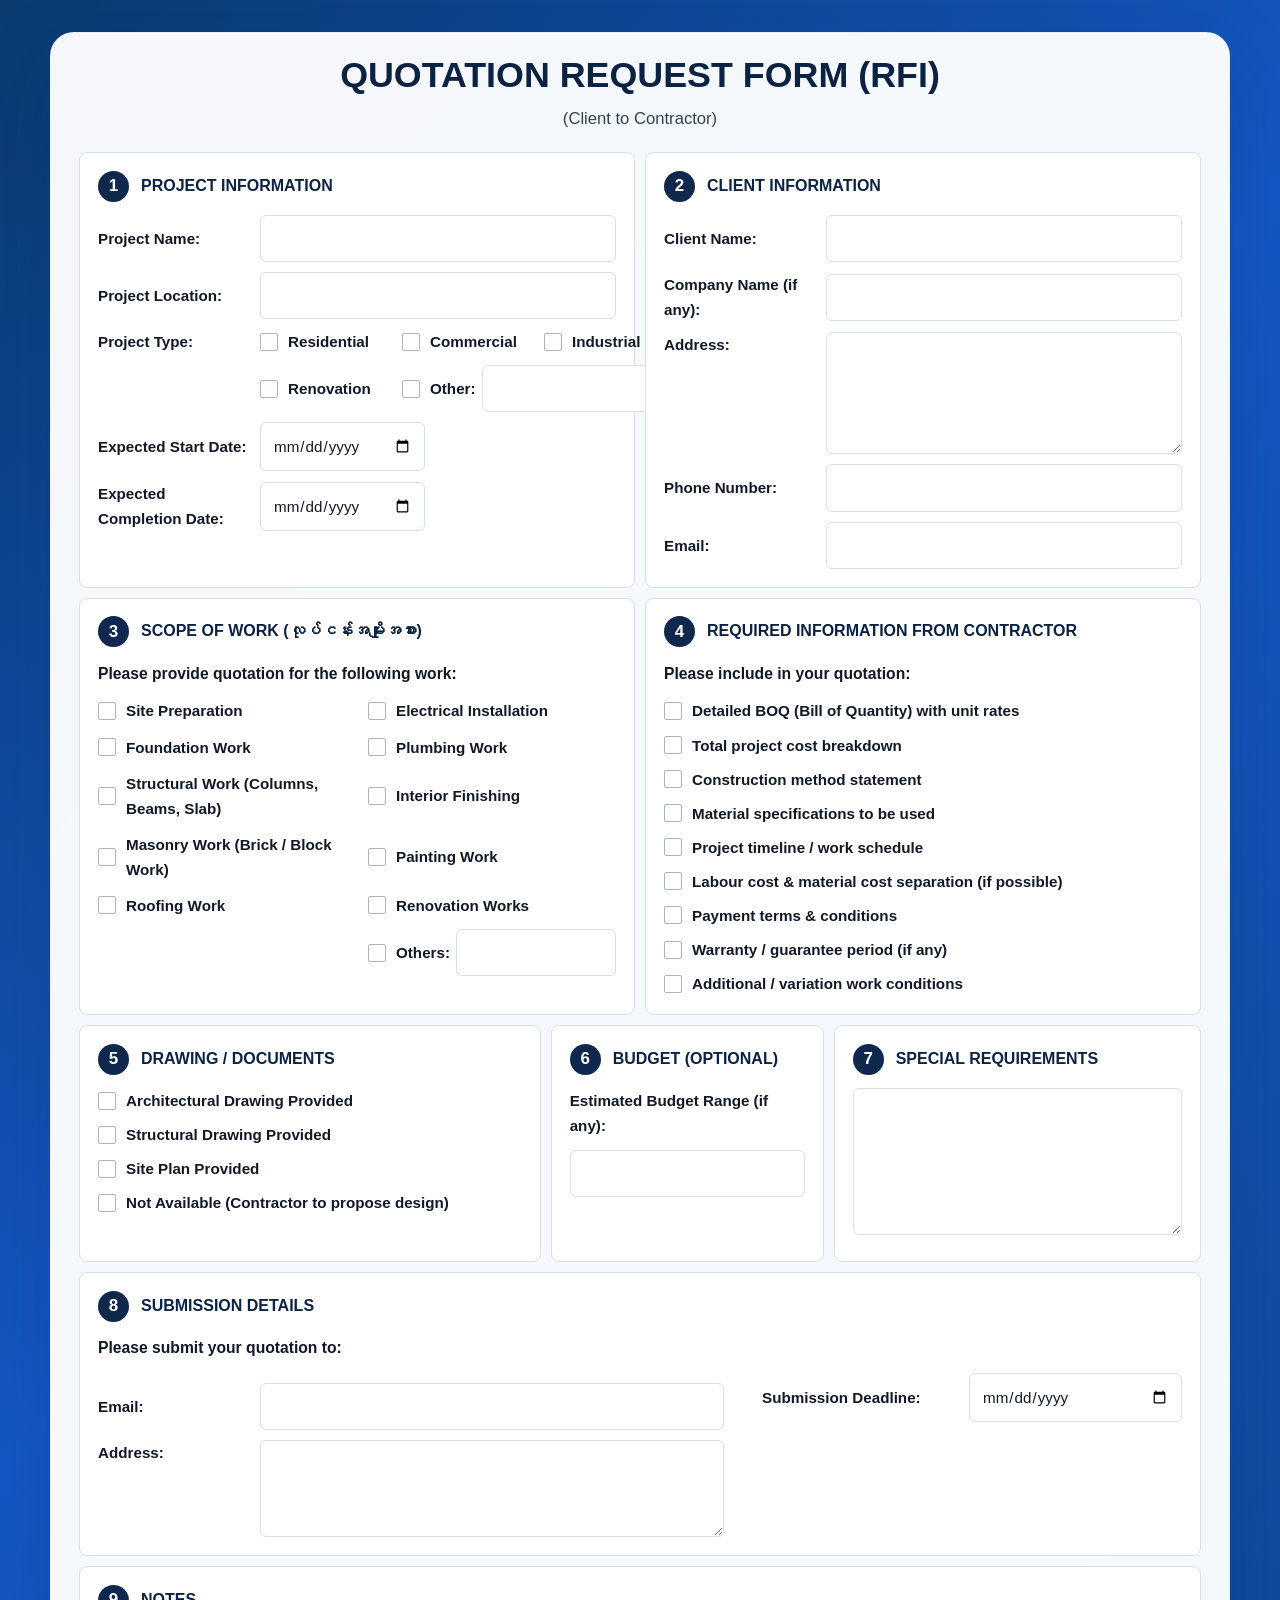
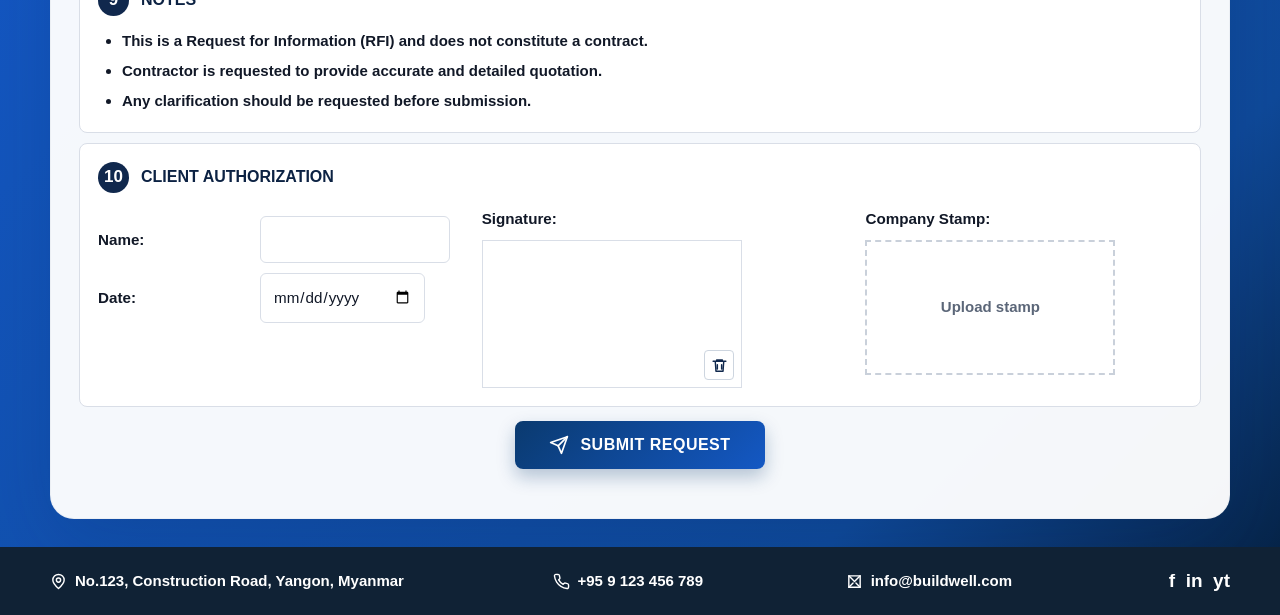
==== RFA index.html @ a21579f3 "SASASA SASASA Update" ====
<!DOCTYPE html>
<html lang="en">
  <head>
    <meta charset="UTF-8" />
    <meta name="viewport" content="width=device-width, initial-scale=1.0" />
    <title>Quotation Request Form (RFI)</title>
    <link rel="stylesheet" href="RFA styles.css" />
  </head>
  <body>
    <main class="page-shell">
      <form id="rfiForm" class="rfi-form">
        <header class="form-header">
          <h1>Quotation Request Form (RFI)</h1>
          <p>(Client to Contractor)</p>
        </header>

        <div class="section-grid">
          <section class="panel span-6" aria-labelledby="projectInformationTitle">
            <div class="section-title">
              <span class="step-number">1</span>
              <h2 id="projectInformationTitle">Project Information</h2>
            </div>

            <div class="field-row">
              <label for="projectName">Project Name:</label>
              <input id="projectName" name="projectName" type="text" required />
            </div>

            <div class="field-row">
              <label for="projectLocation">Project Location:</label>
              <input id="projectLocation" name="projectLocation" type="text" />
            </div>

            <div class="field-row field-row-top">
              <span class="field-label">Project Type:</span>
              <div class="checkbox-grid project-type-grid">
                <label><input type="checkbox" name="projectTypes" value="Residential" />Residential</label>
                <label><input type="checkbox" name="projectTypes" value="Commercial" />Commercial</label>
                <label><input type="checkbox" name="projectTypes" value="Industrial" />Industrial</label>
                <label><input type="checkbox" name="projectTypes" value="Renovation" />Renovation</label>
                <label class="other-inline"><input type="checkbox" name="projectTypes" value="Other" />Other:<input class="inline-input" type="text" name="otherProjectType" aria-label="Other project type" /></label>
              </div>
            </div>

            <div class="field-row compact-date">
              <label for="expectedStartDate">Expected Start Date:</label>
              <input id="expectedStartDate" name="expectedStartDate" type="date" />
            </div>

            <div class="field-row compact-date">
              <label for="expectedCompletionDate">Expected Completion Date:</label>
              <input id="expectedCompletionDate" name="expectedCompletionDate" type="date" />
            </div>
          </section>

          <section class="panel span-6" aria-labelledby="clientInformationTitle">
            <div class="section-title">
              <span class="step-number">2</span>
              <h2 id="clientInformationTitle">Client Information</h2>
            </div>

            <div class="field-row">
              <label for="clientName">Client Name:</label>
              <input id="clientName" name="clientName" type="text" required />
            </div>

            <div class="field-row">
              <label for="companyName">Company Name (if any):</label>
              <input id="companyName" name="companyName" type="text" />
            </div>

            <div class="field-row field-row-top">
              <label for="address">Address:</label>
              <textarea id="address" name="address" rows="4"></textarea>
            </div>

            <div class="field-row">
              <label for="phone">Phone Number:</label>
              <input id="phone" name="phone" type="tel" />
            </div>

            <div class="field-row">
              <label for="email">Email:</label>
              <input id="email" name="email" type="email" />
            </div>
          </section>

          <section class="panel span-6" aria-labelledby="scopeTitle">
            <div class="section-title">
              <span class="step-number">3</span>
              <h2 id="scopeTitle">Scope of Work (လုပ်ငန်းအမျိုးအစား)</h2>
            </div>

            <p class="section-prompt">Please provide quotation for the following work:</p>
            <div class="checkbox-grid two-columns">
              <label><input type="checkbox" name="scopes" value="Site Preparation" />Site Preparation</label>
              <label><input type="checkbox" name="scopes" value="Electrical Installation" />Electrical Installation</label>
              <label><input type="checkbox" name="scopes" value="Foundation Work" />Foundation Work</label>
              <label><input type="checkbox" name="scopes" value="Plumbing Work" />Plumbing Work</label>
              <label><input type="checkbox" name="scopes" value="Structural Work" />Structural Work (Columns, Beams, Slab)</label>
              <label><input type="checkbox" name="scopes" value="Interior Finishing" />Interior Finishing</label>
              <label><input type="checkbox" name="scopes" value="Masonry Work" />Masonry Work (Brick / Block Work)</label>
              <label><input type="checkbox" name="scopes" value="Painting Work" />Painting Work</label>
              <label><input type="checkbox" name="scopes" value="Roofing Work" />Roofing Work</label>
              <label><input type="checkbox" name="scopes" value="Renovation Works" />Renovation Works</label>
              <label class="other-line"><input type="checkbox" name="scopes" value="Others" />Others:<input type="text" name="otherScope" aria-label="Other scope of work" /></label>
            </div>
          </section>

          <section class="panel span-6" aria-labelledby="requiredInfoTitle">
            <div class="section-title">
              <span class="step-number">4</span>
              <h2 id="requiredInfoTitle">Required Information From Contractor</h2>
            </div>

            <p class="section-prompt">Please include in your quotation:</p>
            <div class="checkbox-grid single-column dense-list">
              <label><input type="checkbox" name="requiredInfo" value="Detailed BOQ with unit rates" />Detailed BOQ (Bill of Quantity) with unit rates</label>
              <label><input type="checkbox" name="requiredInfo" value="Total project cost breakdown" />Total project cost breakdown</label>
              <label><input type="checkbox" name="requiredInfo" value="Construction method statement" />Construction method statement</label>
              <label><input type="checkbox" name="requiredInfo" value="Material specifications" />Material specifications to be used</label>
              <label><input type="checkbox" name="requiredInfo" value="Project timeline" />Project timeline / work schedule</label>
              <label><input type="checkbox" name="requiredInfo" value="Labour and material cost separation" />Labour cost &amp; material cost separation (if possible)</label>
              <label><input type="checkbox" name="requiredInfo" value="Payment terms and conditions" />Payment terms &amp; conditions</label>
              <label><input type="checkbox" name="requiredInfo" value="Warranty or guarantee period" />Warranty / guarantee period (if any)</label>
              <label><input type="checkbox" name="requiredInfo" value="Additional or variation work conditions" />Additional / variation work conditions</label>
            </div>
          </section>

          <section class="panel span-5" aria-labelledby="documentsTitle">
            <div class="section-title">
              <span class="step-number">5</span>
              <h2 id="documentsTitle">Drawing / Documents</h2>
            </div>

            <div class="checkbox-grid single-column dense-list">
              <label><input type="checkbox" name="documents" value="Architectural Drawing Provided" />Architectural Drawing Provided</label>
              <label><input type="checkbox" name="documents" value="Structural Drawing Provided" />Structural Drawing Provided</label>
              <label><input type="checkbox" name="documents" value="Site Plan Provided" />Site Plan Provided</label>
              <label><input type="checkbox" name="documents" value="Not Available" />Not Available (Contractor to propose design)</label>
            </div>
          </section>

          <section class="panel span-3" aria-labelledby="budgetTitle">
            <div class="section-title">
              <span class="step-number">6</span>
              <h2 id="budgetTitle">Budget (Optional)</h2>
            </div>

            <label class="stacked-field" for="budgetRange">
              <span>Estimated Budget Range (if any):</span>
              <input id="budgetRange" name="budgetRange" type="text" />
            </label>
          </section>

          <section class="panel span-4" aria-labelledby="specialRequirementsTitle">
            <div class="section-title">
              <span class="step-number">7</span>
              <h2 id="specialRequirementsTitle">Special Requirements</h2>
            </div>

            <textarea id="specialRequirements" name="specialRequirements" rows="5" aria-label="Special requirements"></textarea>
          </section>

          <section class="panel span-12" aria-labelledby="submissionTitle">
            <div class="section-title">
              <span class="step-number">8</span>
              <h2 id="submissionTitle">Submission Details</h2>
            </div>

            <p class="section-prompt">Please submit your quotation to:</p>
            <div class="submission-layout">
              <div class="submission-main">
                <div class="field-row">
                  <label for="submissionEmail">Email:</label>
                  <input id="submissionEmail" name="submissionEmail" type="email" />
                </div>
                <div class="field-row field-row-top">
                  <label for="submissionAddress">Address:</label>
                  <textarea id="submissionAddress" name="submissionAddress" rows="3"></textarea>
                </div>
              </div>
              <div class="field-row deadline-row">
                <label for="submissionDeadline">Submission Deadline:</label>
                <input id="submissionDeadline" name="submissionDeadline" type="date" />
              </div>
            </div>
          </section>

          <section class="panel span-12 notes-panel" aria-labelledby="notesTitle">
            <div class="section-title">
              <span class="step-number">9</span>
              <h2 id="notesTitle">Notes</h2>
            </div>

            <ul>
              <li>This is a Request for Information (RFI) and does not constitute a contract.</li>
              <li>Contractor is requested to provide accurate and detailed quotation.</li>
              <li>Any clarification should be requested before submission.</li>
            </ul>
          </section>

          <section class="panel span-12" aria-labelledby="authorizationTitle">
            <div class="section-title">
              <span class="step-number">10</span>
              <h2 id="authorizationTitle">Client Authorization</h2>
            </div>

            <div class="authorization-grid">
              <div class="auth-fields">
                <div class="field-row">
                  <label for="authorizationName">Name:</label>
                  <input id="authorizationName" name="authorizationName" type="text" />
                </div>
                <div class="field-row compact-date">
                  <label for="authorizationDate">Date:</label>
                  <input id="authorizationDate" name="authorizationDate" type="date" />
                </div>
              </div>

              <div class="signature-block">
                <span class="field-label">Signature:</span>
                <div class="signature-pad">
                  <canvas id="signatureCanvas" width="320" height="150" aria-label="Signature pad"></canvas>
                  <button class="icon-button" id="clearSignature" type="button" aria-label="Clear signature">
                    <svg viewBox="0 0 24 24" aria-hidden="true"><path d="M3 6h18M8 6V4h8v2m-1 5v6M9 11v6m-3-11 1 14h10l1-14" /></svg>
                  </button>
                </div>
              </div>

              <div class="stamp-block">
                <label for="companyStamp">Company Stamp:</label>
                <input id="companyStamp" name="companyStamp" type="file" accept="image/*" />
                <div class="stamp-preview" id="stampPreview">
                  <span>Upload stamp</span>
                </div>
              </div>
            </div>
          </section>
        </div>

        <div class="form-actions">
          <button class="submit-button" type="submit">
            <svg viewBox="0 0 24 24" aria-hidden="true"><path d="m22 2-7 20-4-9-9-4 20-7Z" /><path d="M22 2 11 13" /></svg>
            <span>Submit Request</span>
          </button>
          <p id="formStatus" class="form-status" role="status" aria-live="polite"></p>
        </div>
      </form>
    </main>

    <footer class="site-footer">
      <div class="footer-inner">
        <span>
          <svg viewBox="0 0 24 24" aria-hidden="true"><path d="M20 10c0 5-8 12-8 12S4 15 4 10a8 8 0 1 1 16 0Z" /><circle cx="12" cy="10" r="3" /></svg>
          No.123, Construction Road, Yangon, Myanmar
        </span>
        <span>
          <svg viewBox="0 0 24 24" aria-hidden="true"><path d="M22 16.92v3a2 2 0 0 1-2.18 2 19.79 19.79 0 0 1-8.63-3.07 19.5 19.5 0 0 1-6-6A19.79 19.79 0 0 1 2.08 4.18 2 2 0 0 1 4.06 2h3a2 2 0 0 1 2 1.72c.12.9.33 1.77.63 2.61a2 2 0 0 1-.45 2.11L8 9.68a16 16 0 0 0 6.32 6.32l1.24-1.24a2 2 0 0 1 2.11-.45c.84.3 1.71.51 2.61.63A2 2 0 0 1 22 16.92Z" /></svg>
          +95 9 123 456 789
        </span>
        <span>
          <svg viewBox="0 0 24 24" aria-hidden="true"><path d="m4 4 8 8 8-8" /><path d="M4 4h16v16H4z" /><path d="m20 20-6-6M4 20l6-6" /></svg>
          info@buildwell.com
        </span>
        <span class="socials">f&nbsp;&nbsp;in&nbsp;&nbsp;yt</span>
      </div>
    </footer>

    <script src="/app.js"></script>
  </body>
</html>
---- RFA styles.css ----
:root {
  --ink: #10284d;
  --ink-strong: #0c2243;
  --text: #111827;
  --muted: #5b6678;
  --line: #d9dee7;
  --field: #eef1f5;
  --surface: #ffffff;
  --page: #f4f6f9;
  --success: #0f7a4f;
  --error: #a93535;
  --shadow: 0 18px 50px rgba(17, 24, 39, 0.1);
}

* {
  box-sizing: border-box;
}

body {
  margin: 0;
  min-height: 100vh;
  background: linear-gradient(135deg, #0a3a6f 0%, #1458c4 42%, #0f4a9a 85%, #051f3d 100%);
  color: var(--text);
  font-family: Arial, Helvetica, sans-serif;
  font-size: clamp(15px, 1.1vw, 18px);
  line-height: 1.65;
}

.page-shell .logo,
.page-shell .logo-mark,
.page-shell img[alt*="logo"] {
  display: none !important;
}

button,
input,
textarea {
  font: inherit;
}

.page-shell {
  width: min(1180px, calc(100% - 32px));
  margin: 0 auto;
  padding: clamp(20px, 3vw, 32px) 0 clamp(20px, 3vw, 28px);
}

.rfi-form {
  background: rgba(255, 255, 255, 0.96);
  box-shadow: 0 24px 80px rgba(5, 33, 85, 0.16);
  border: 1px solid rgba(231, 235, 241, 0.7);
  border-radius: 24px;
  padding: 0 28px 20px;
}

.form-header {
  text-align: center;
  padding: 24px 0 20px;
}

.form-header h1 {
  margin: 0;
  color: var(--ink-strong);
  font-size: clamp(2.1rem, 2.8vw, 3rem);
  line-height: 1.05;
  letter-spacing: 0;
  text-transform: uppercase;
}

.form-header p {
  margin: 10px 0 0;
  color: #334155;
  font-size: clamp(1rem, 1.3vw, 1.2rem);
}

.section-grid {
  display: grid;
  grid-template-columns: repeat(12, minmax(0, 1fr));
  gap: 10px;
}

.panel {
  border: 1px solid var(--line);
  border-radius: 8px;
  padding: 16px 18px 18px;
  background: #fff;
}

.span-3 {
  grid-column: span 3;
}

.span-4 {
  grid-column: span 4;
}

.span-5 {
  grid-column: span 5;
}

.span-6 {
  grid-column: span 6;
}

.span-12 {
  grid-column: span 12;
}

.section-title {
  display: flex;
  align-items: center;
  gap: 12px;
  min-height: 34px;
  margin-bottom: 12px;
}

.section-title h2 {
  margin: 0;
  color: var(--ink-strong);
  font-size: clamp(1rem, 1.25vw, 1.4rem);
  line-height: 1.15;
  letter-spacing: 0;
  text-transform: uppercase;
}

.step-number {
  display: inline-flex;
  align-items: center;
  justify-content: center;
  width: 31px;
  height: 31px;
  flex: 0 0 31px;
  border-radius: 50%;
  background: var(--ink);
  color: #fff;
  font-weight: 700;
  font-size: 17px;
}

.field-row {
  display: grid;
  grid-template-columns: 150px minmax(0, 1fr);
  align-items: center;
  gap: 12px;
  margin-top: 10px;
}

.field-row-top {
  align-items: start;
}

label,
.field-label {
  font-weight: 700;
  color: #111827;
  font-size: clamp(0.95rem, 1.05vw, 1.15rem);
}

input[type="text"],
input[type="email"],
input[type="tel"],
input[type="date"],
textarea {
  width: 100%;
  min-height: 42px;
  border: 1px solid var(--line);
  border-radius: 6px;
  background: #fff;
  color: var(--text);
  padding: 10px 12px;
  font-size: clamp(0.95rem, 1vw, 1.08rem);
  outline: none;
  transition: border-color 160ms ease, box-shadow 160ms ease;
}

textarea {
  min-height: 84px;
  resize: vertical;
}

input:focus,
textarea:focus {
  border-color: #6f87ad;
  box-shadow: 0 0 0 3px rgba(16, 40, 77, 0.12);
}

input[type="checkbox"] {
  appearance: none;
  width: 18px;
  height: 18px;
  margin: 0 10px 0 0;
  flex: 0 0 18px;
  border: 1px solid #aab4c2;
  border-radius: 2px;
  background: #fff;
  display: inline-grid;
  place-content: center;
}

input[type="checkbox"]::before {
  content: "";
  width: 10px;
  height: 10px;
  transform: scale(0);
  background: var(--ink);
  transition: transform 120ms ease;
}

input[type="checkbox"]:checked::before {
  transform: scale(1);
}

.checkbox-grid {
  display: grid;
  gap: 11px 22px;
}

.checkbox-grid label {
  display: flex;
  align-items: center;
  min-height: 24px;
  font-weight: 700;
}

.project-type-grid {
  grid-template-columns: repeat(3, minmax(120px, 1fr));
}

.two-columns {
  grid-template-columns: repeat(2, minmax(0, 1fr));
}

.single-column {
  grid-template-columns: 1fr;
}

.dense-list {
  gap: 9px;
}

.other-inline,
.other-line {
  gap: 6px;
}

.other-inline {
  grid-column: span 2;
}

.other-inline input[type="checkbox"],
.other-line input[type="checkbox"] {
  margin-right: 4px;
}

.inline-input,
.other-line input[type="text"] {
  max-width: 190px;
}

.other-line {
  grid-column: 2;
}

.section-prompt {
  margin: 0 0 12px;
  color: #111827;
  font-weight: 700;
  font-size: clamp(0.98rem, 1.1vw, 1.15rem);
}

.compact-date input[type="date"] {
  max-width: 165px;
}

.stacked-field {
  display: grid;
  gap: 12px;
}

.stacked-field span {
  display: block;
  max-width: 220px;
}

.submission-layout {
  display: grid;
  grid-template-columns: minmax(0, 1fr) 420px;
  gap: 38px;
  align-items: start;
}

.deadline-row {
  grid-template-columns: 195px minmax(145px, 1fr);
  margin-top: 0;
}

.notes-panel {
  padding-bottom: 14px;
}

.notes-panel ul {
  margin: 0;
  padding-left: 24px;
}

.notes-panel li {
  margin: 5px 0;
  font-weight: 700;
}

.authorization-grid {
  display: grid;
  grid-template-columns: minmax(245px, 1fr) minmax(250px, 1fr) minmax(245px, 0.9fr);
  gap: 32px;
  align-items: start;
}

.signature-block,
.stamp-block {
  display: grid;
  gap: 8px;
}

.signature-pad {
  position: relative;
  width: 100%;
  max-width: 260px;
  aspect-ratio: 1.75 / 1;
  border: 1px solid var(--line);
  background: #fff;
}

.signature-pad canvas {
  width: 100%;
  height: 100%;
  display: block;
  touch-action: none;
}

.icon-button {
  position: absolute;
  right: 7px;
  bottom: 7px;
  width: 30px;
  height: 30px;
  border: 1px solid #cdd5df;
  border-radius: 4px;
  background: rgba(255, 255, 255, 0.92);
  color: var(--ink);
  cursor: pointer;
  display: grid;
  place-items: center;
}

.icon-button svg,
.submit-button svg,
.footer-inner svg {
  fill: none;
  stroke: currentColor;
  stroke-width: 2;
  stroke-linecap: round;
  stroke-linejoin: round;
}

.icon-button svg {
  width: 17px;
  height: 17px;
}

.stamp-block input[type="file"] {
  position: absolute;
  width: 1px;
  height: 1px;
  opacity: 0;
  pointer-events: none;
}

.stamp-preview {
  width: 100%;
  max-width: 250px;
  aspect-ratio: 1.85 / 1;
  border: 2px dashed #c9d0da;
  display: grid;
  place-items: center;
  color: var(--muted);
  font-weight: 700;
  cursor: pointer;
  overflow: hidden;
  background: #fff;
}

.stamp-preview img {
  width: 100%;
  height: 100%;
  object-fit: contain;
}

.form-actions {
  display: grid;
  justify-items: center;
  gap: 9px;
  padding: 14px 0 0;
}

.submit-button {
  min-width: 250px;
  min-height: 48px;
  border: 0;
  border-radius: 8px;
  background: linear-gradient(135deg, #0a3a6f 0%, #1458c4 100%);
  color: #fff;
  text-transform: uppercase;
  font-weight: 800;
  font-size: clamp(1rem, 1.15vw, 1.25rem);
  letter-spacing: 0.5px;
  cursor: pointer;
  display: inline-flex;
  align-items: center;
  justify-content: center;
  gap: 11px;
  box-shadow: 0 8px 18px rgba(10, 58, 111, 0.28);
}

.submit-button svg {
  width: 20px;
  height: 20px;
}

.submit-button:disabled {
  opacity: 0.65;
  cursor: wait;
}

.form-status {
  min-height: 20px;
  margin: 0;
  font-weight: 700;
  text-align: center;
}

.form-status.success {
  color: var(--success);
}

.form-status.error {
  color: var(--error);
}

.site-footer {
  background: #102235;
  color: #fff;
}

.footer-inner {
  width: min(1180px, calc(100% - 32px));
  min-height: 68px;
  margin: 0 auto;
  display: grid;
  grid-template-columns: 1.6fr 0.9fr 1fr auto;
  align-items: center;
  gap: 24px;
}

.footer-inner span {
  display: inline-flex;
  align-items: center;
  gap: 8px;
  font-weight: 700;
  white-space: nowrap;
}

.footer-inner svg {
  width: 17px;
  height: 17px;
}

.socials {
  font-size: 19px;
  letter-spacing: 0;
}

@media (max-width: 980px) {
  .span-3,
  .span-4,
  .span-5,
  .span-6 {
    grid-column: span 12;
  }

  .submission-layout,
  .authorization-grid,
  .footer-inner {
    grid-template-columns: 1fr;
  }

  .deadline-row {
    grid-template-columns: 150px minmax(0, 1fr);
  }

  .footer-inner {
    padding: 18px 0;
    gap: 12px;
  }
}

@media (max-width: 680px) {
  body {
    font-size: 15px;
  }

  .page-shell {
    width: 100%;
    padding-top: 0;
  }

  .rfi-form {
    padding: 0 12px 12px;
    border-left: 0;
    border-right: 0;
    box-shadow: none;
  }

  .form-header h1 {
    font-size: 23px;
  }

  .form-header p {
    font-size: 15px;
  }

  .panel {
    padding: 13px 12px 15px;
  }

  .section-title h2 {
    font-size: 14px;
  }

  .step-number {
    width: 28px;
    height: 28px;
    flex-basis: 28px;
    font-size: 15px;
  }

  .field-row,
  .deadline-row {
    grid-template-columns: 1fr;
    gap: 6px;
  }

  .project-type-grid,
  .two-columns {
    grid-template-columns: 1fr;
  }

  .other-inline,
  .other-line {
    grid-column: auto;
    flex-wrap: wrap;
  }

  .inline-input,
  .other-line input[type="text"] {
    max-width: none;
    flex-basis: 100%;
  }

  .compact-date input[type="date"],
  .signature-pad,
  .stamp-preview {
    max-width: none;
  }

  .submit-button {
    width: 100%;
  }

  .footer-inner span {
    white-space: normal;
  }
}
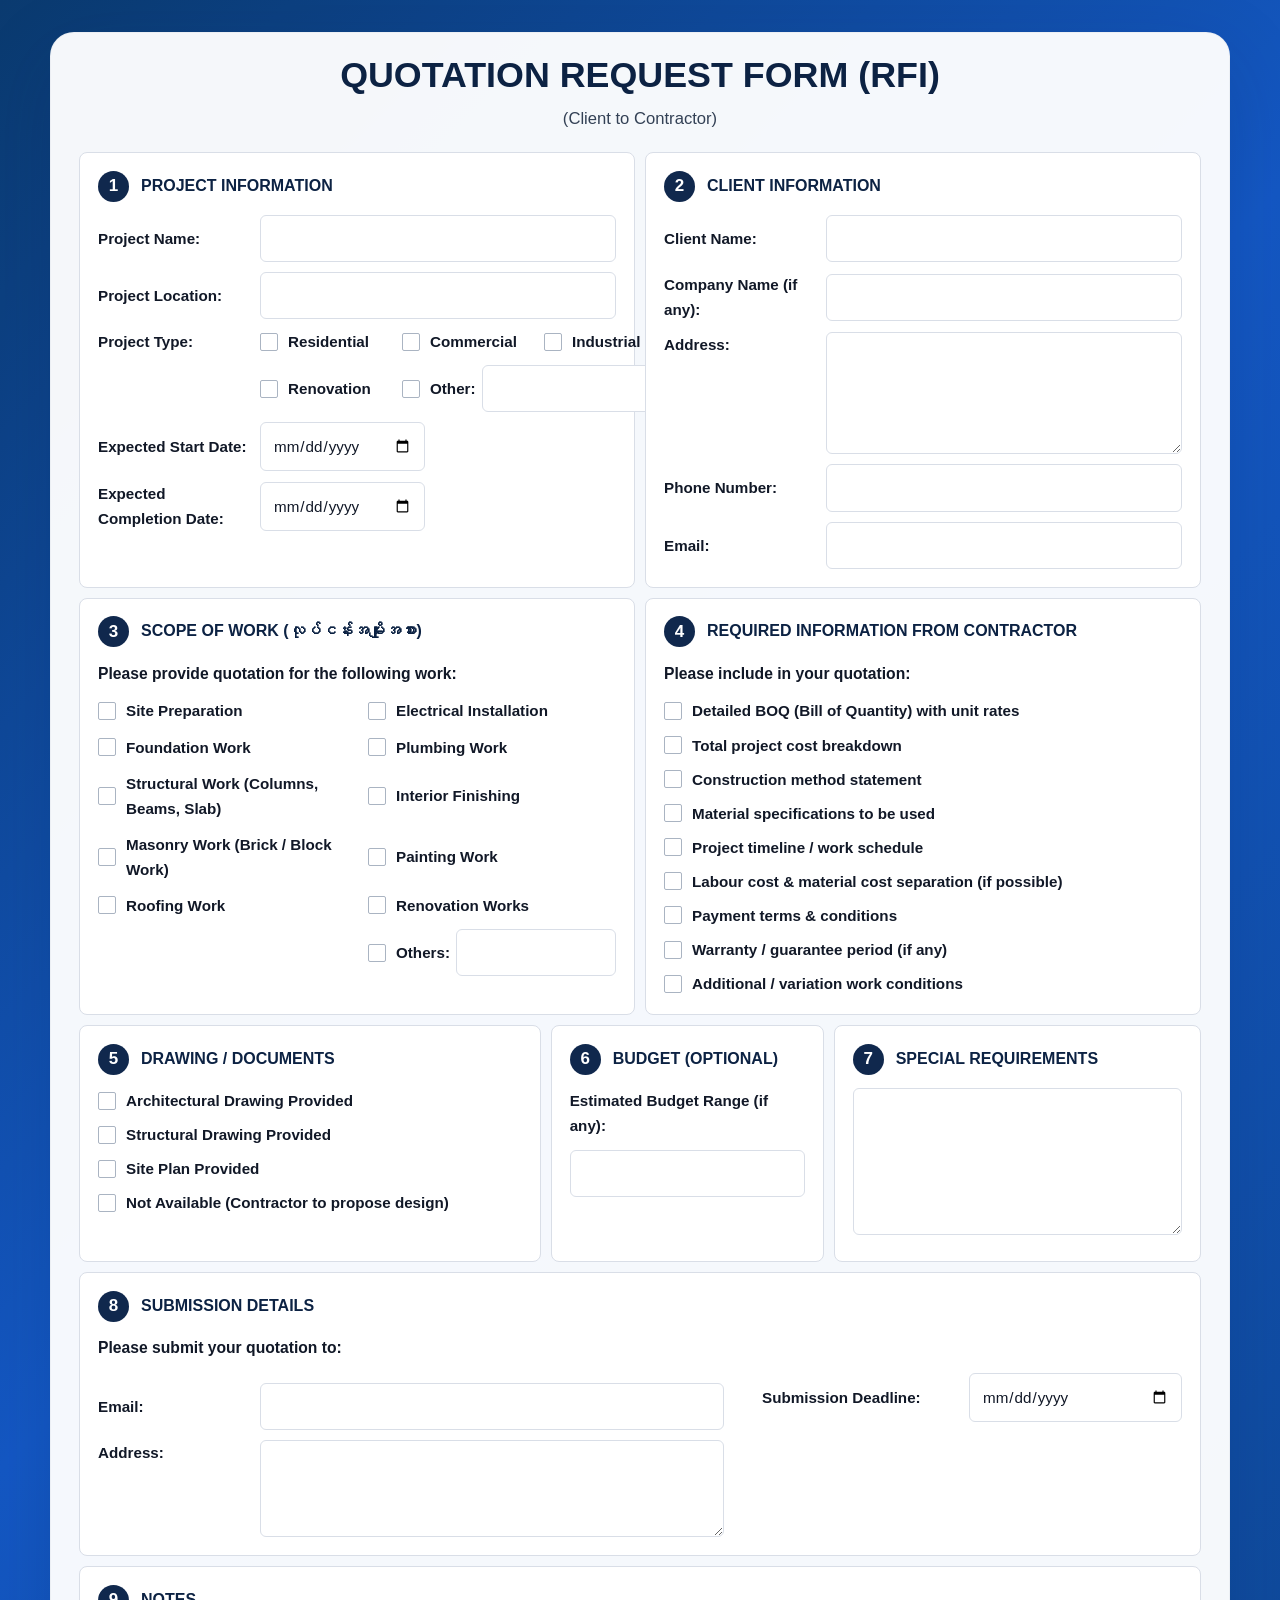
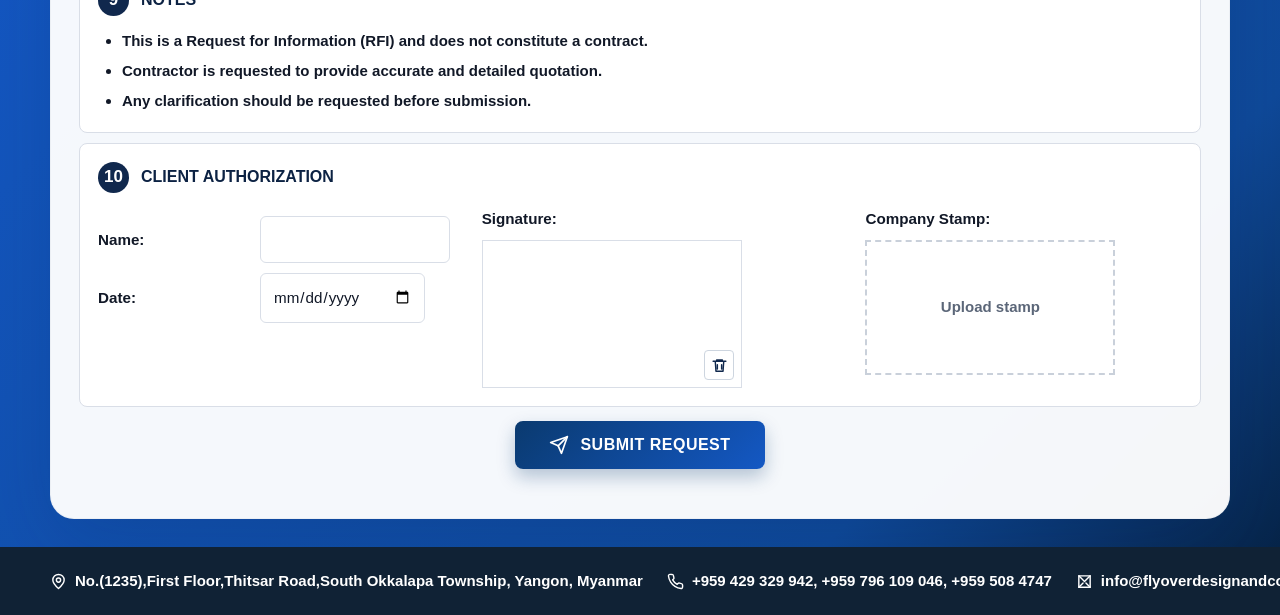
==== commit e4bd2b17: "adad1" ====
--- a/RFA index.html
+++ b/RFA index.html
@@ -253,17 +253,16 @@
       <div class="footer-inner">
         <span>
           <svg viewBox="0 0 24 24" aria-hidden="true"><path d="M20 10c0 5-8 12-8 12S4 15 4 10a8 8 0 1 1 16 0Z" /><circle cx="12" cy="10" r="3" /></svg>
-          No.123, Construction Road, Yangon, Myanmar
+          No.(1235),First Floor,Thitsar Road,South Okkalapa Township, Yangon, Myanmar
         </span>
         <span>
           <svg viewBox="0 0 24 24" aria-hidden="true"><path d="M22 16.92v3a2 2 0 0 1-2.18 2 19.79 19.79 0 0 1-8.63-3.07 19.5 19.5 0 0 1-6-6A19.79 19.79 0 0 1 2.08 4.18 2 2 0 0 1 4.06 2h3a2 2 0 0 1 2 1.72c.12.9.33 1.77.63 2.61a2 2 0 0 1-.45 2.11L8 9.68a16 16 0 0 0 6.32 6.32l1.24-1.24a2 2 0 0 1 2.11-.45c.84.3 1.71.51 2.61.63A2 2 0 0 1 22 16.92Z" /></svg>
-          +95 9 123 456 789
+          +959 429 329 942, +959 796 109 046, +959 508 4747
         </span>
         <span>
           <svg viewBox="0 0 24 24" aria-hidden="true"><path d="m4 4 8 8 8-8" /><path d="M4 4h16v16H4z" /><path d="m20 20-6-6M4 20l6-6" /></svg>
-          info@buildwell.com
+          info@flyoverdesignandconstruction.com
         </span>
-        <span class="socials">f&nbsp;&nbsp;in&nbsp;&nbsp;yt</span>
       </div>
     </footer>
 
